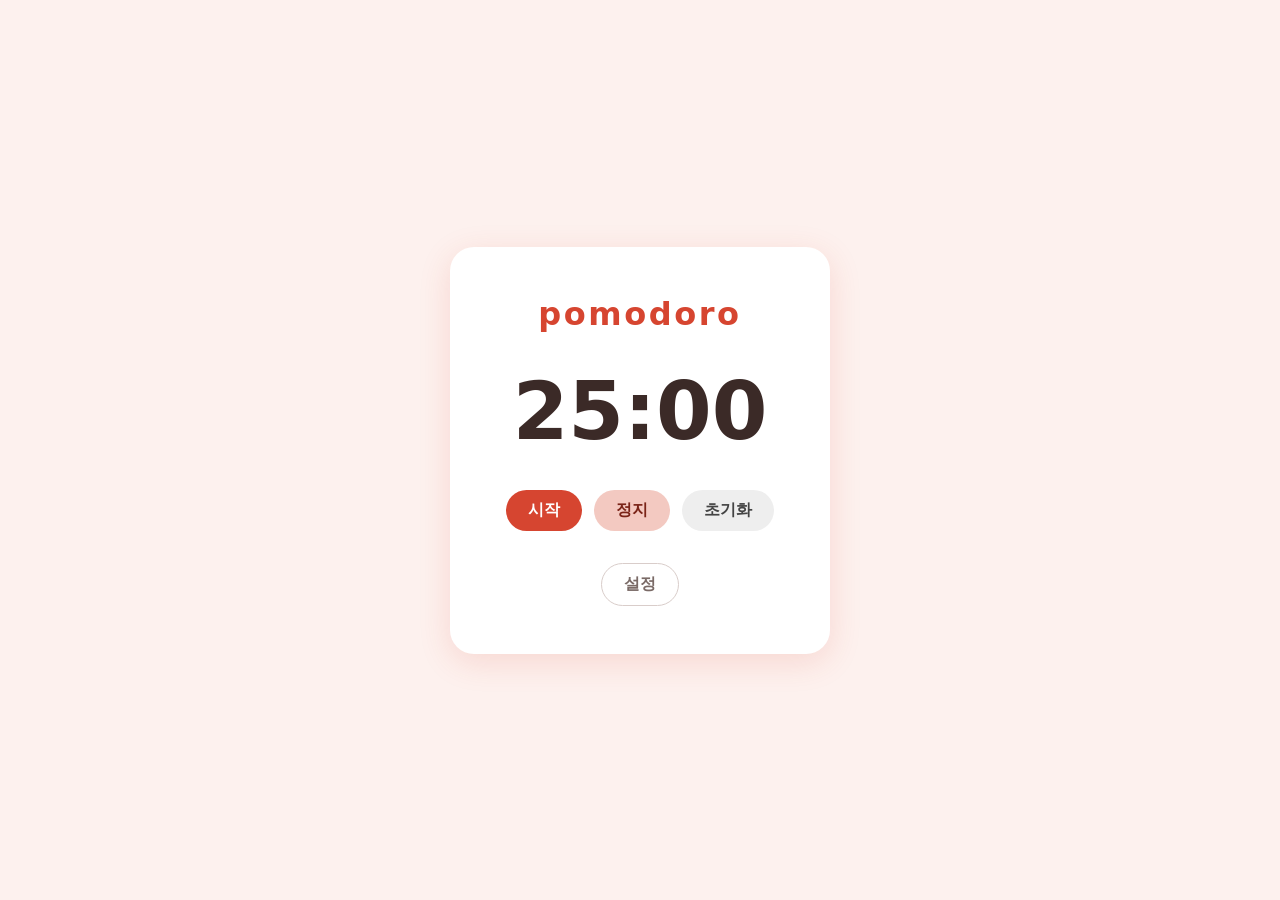
==== index.html @ 69107f14 "INIT" ====
<!doctype html>
<html lang="ko">
  <head>
    <meta charset="UTF-8" />
    <meta name="viewport" content="width=device-width, initial-scale=1.0" />
    <title>Pomodoro</title>
    <link rel="stylesheet" href="index.css" />
  </head>
  <body>
    <main class="container">
      <h1>POMODORO</h1>

      <section class="timer" aria-label="남은 시간">
        <span class="time">25:00</span>
      </section>

      <section class="controls" aria-label="타이머 제어">
        <button type="button" class="btn btn-start">시작</button>
        <button type="button" class="btn btn-pause">정지</button>
        <button type="button" class="btn btn-reset">초기화</button>
      </section>

      <button type="button" class="btn btn-settings">설정</button>
    </main>
    <script src="index.js"></script>
  </body>
</html>
---- index.css ----
* {
  box-sizing: border-box;
  margin: 0;
  padding: 0;
}

body {
  min-height: 100vh;
  display: flex;
  align-items: center;
  justify-content: center;
  background: #fdf1ee;
  color: #3b2a27;
  font-family: system-ui, -apple-system, "Segoe UI", sans-serif;
}

.container {
  display: flex;
  flex-direction: column;
  align-items: center;
  gap: 32px;
  padding: 48px 56px;
  background: #fff;
  border-radius: 24px;
  box-shadow: 0 8px 32px rgba(214, 69, 48, 0.15);
}

h1 {
  font-size: 2rem;
  font-weight: 700;
  letter-spacing: 0.08em;
  text-transform: lowercase;
  color: #d64530;
}

.time {
  font-size: 5rem;
  font-weight: 700;
  font-variant-numeric: tabular-nums;
}

.controls {
  display: flex;
  gap: 12px;
}

.btn {
  padding: 10px 22px;
  border: none;
  border-radius: 999px;
  font-size: 1rem;
  font-weight: 600;
  cursor: pointer;
  transition: filter 0.15s, transform 0.05s;
}

.btn:hover {
  filter: brightness(0.95);
}

.btn:active {
  transform: translateY(1px);
}

.btn-start {
  background: #d64530;
  color: #fff;
}

.btn-pause {
  background: #f3c9c1;
  color: #7a2418;
}

.btn-reset {
  background: #eee;
  color: #444;
}

.btn-settings {
  background: transparent;
  color: #7a6a66;
  border: 1px solid #d9cdca;
}
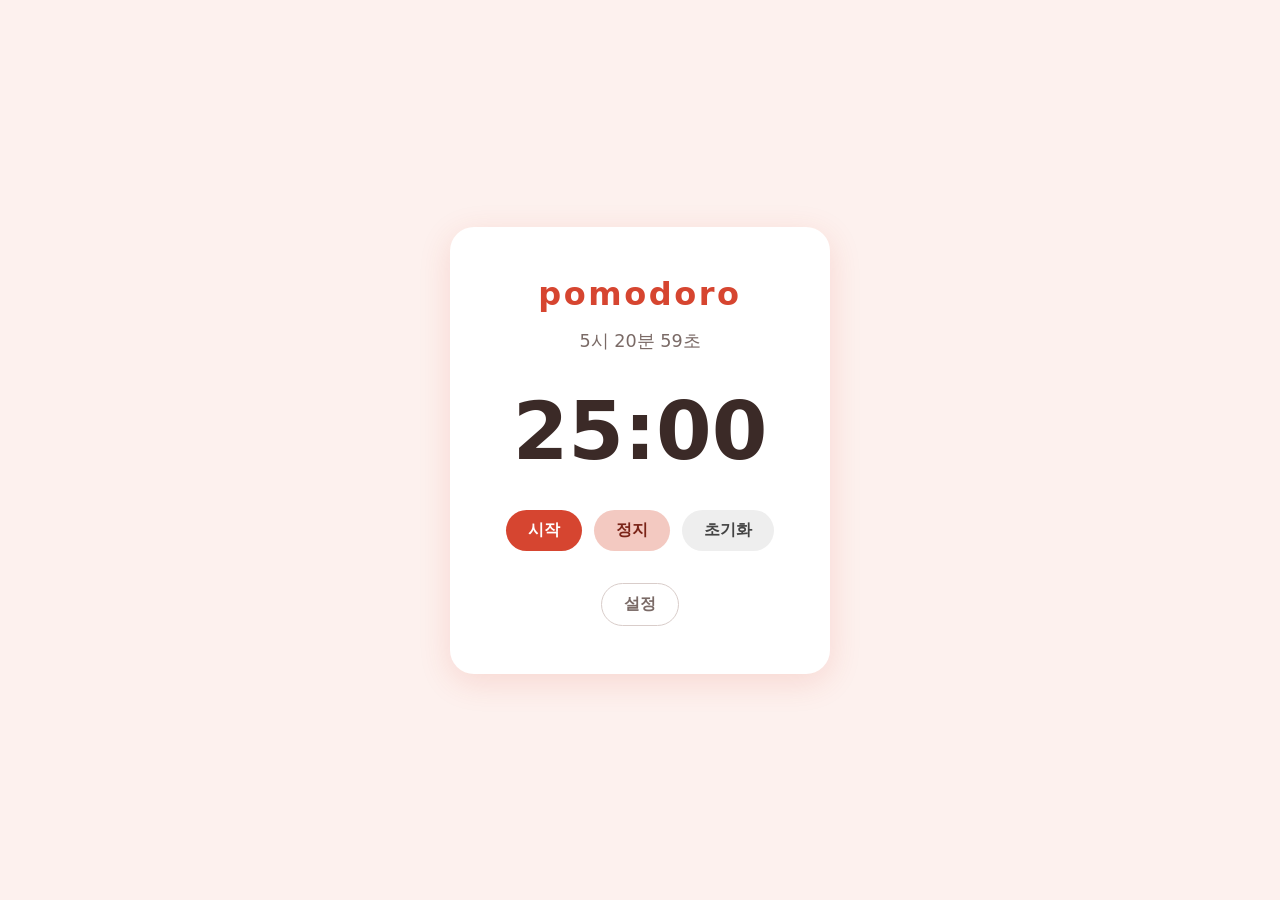
==== commit fa9b4149: "클로드 권한 설정 + 현재 시간 추가" ====
--- a/index.html
+++ b/index.html
@@ -9,6 +9,8 @@
   <body>
     <main class="container">
       <h1>POMODORO</h1>
+
+      <p class="clock" aria-label="현재 시간"></p>
 
       <section class="timer" aria-label="남은 시간">
         <span class="time">25:00</span>
--- a/index.css
+++ b/index.css
@@ -31,6 +31,13 @@
   letter-spacing: 0.08em;
   text-transform: lowercase;
   color: #d64530;
+}
+
+.clock {
+  margin-top: -16px;
+  font-size: 1.1rem;
+  color: #7a6a66;
+  font-variant-numeric: tabular-nums;
 }
 
 .time {
